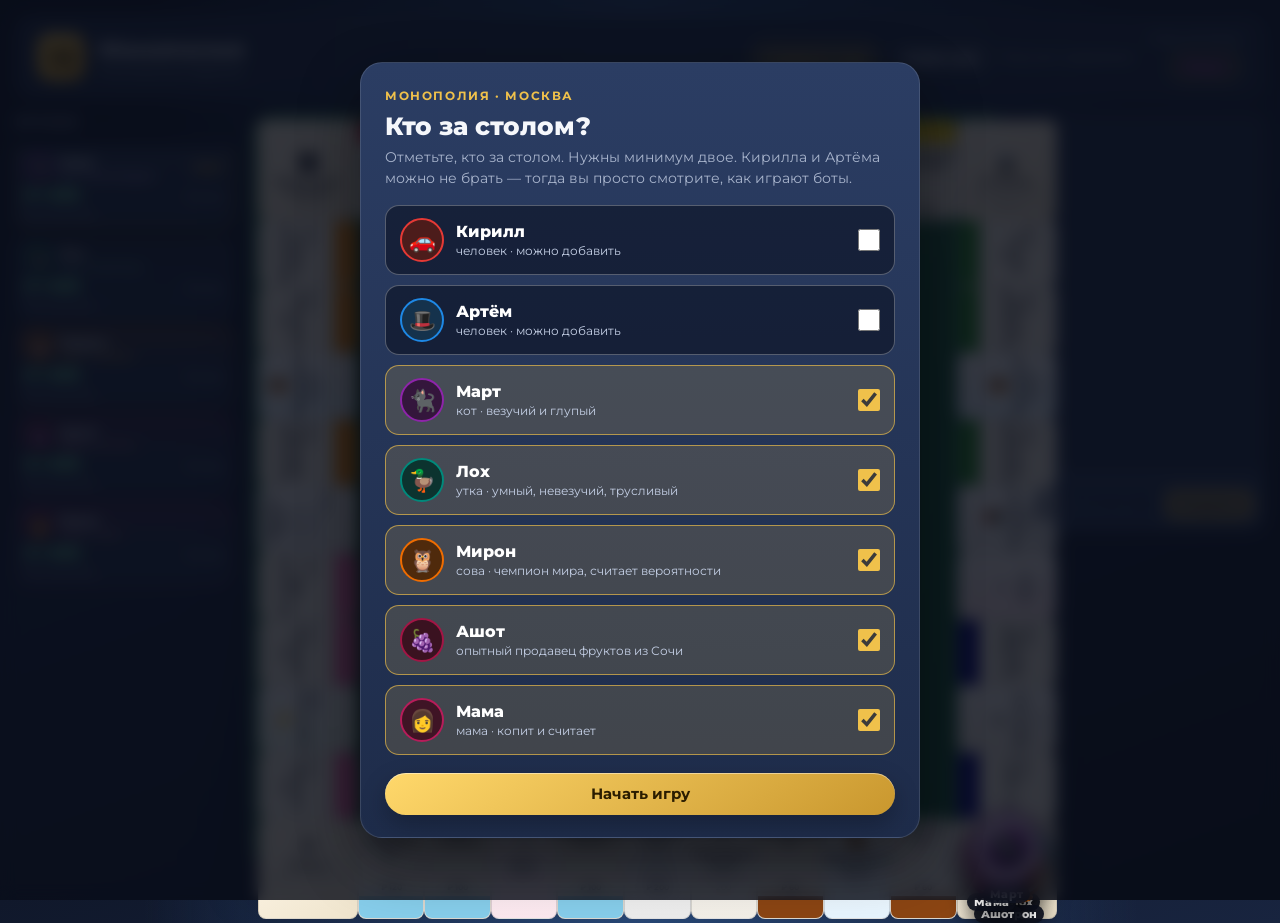
==== index.html @ ae053ad3 "Give Ashot Babek's accented lines and play the Mama phrases we agreed on. Co-authored-by: Cursor <cu" ====
<!DOCTYPE html>
<html lang="ru">
<head>
  <meta charset="UTF-8" />
  <meta name="viewport" content="width=device-width, initial-scale=1.0" />
  <title>Монополия — Москва</title>
  <link rel="preconnect" href="https://fonts.googleapis.com" />
  <link rel="preconnect" href="https://fonts.gstatic.com" crossorigin />
  <link href="https://fonts.googleapis.com/css2?family=Montserrat:wght@500;600;700;800&family=PT+Serif:wght@700&display=swap" rel="stylesheet" />
  <link rel="stylesheet" href="styles.css?v=mama" />
</head>
<body>
  <div class="app">
    <header class="header">
      <div class="header__brand">
        <span class="header__logo">М</span>
        <div>
          <h1>Монополия</h1>
          <p class="header__subtitle">Московское издание</p>
        </div>
      </div>
      <div class="header__save">
        <button class="btn-save" id="save-btn" type="button">Сохранить игру</button>
        <button class="btn-save btn-save--ghost" id="new-game-btn" type="button">Новая игра</button>
        <span class="header__save-status" id="save-status">Пока нет сохранения</span>
      </div>
      <div class="header__turn">
        <span class="header__turn-label">Ход игрока</span>
        <span class="header__turn-player" id="active-player-name">Кирилл</span>
      </div>
    </header>

    <main class="game-layout">
      <aside class="players-panel">
        <h2 class="panel-title">Игроки</h2>
        <div id="player-cards" class="player-cards"></div>
      </aside>

      <section class="board-section">
        <div class="board-wrapper">
          <div id="board" class="board"></div>
          <div id="tokens-layer" class="tokens-layer" aria-hidden="true"></div>
          <div class="board-center">
            <div class="board-center__logo">
              <span class="board-center__m">М</span>
              <span class="board-center__text">ОНОПОЛИЯ</span>
              <span class="board-center__city">Москва</span>
            </div>

            <div class="dice-stage">
              <div class="dice-area">
                <div class="die die--white" id="dice-1" aria-label="Кубик 1"></div>
                <div class="die die--red" id="dice-2" aria-label="Кубик 2"></div>
              </div>
              <div class="dice-readout" id="dice-readout">
                <span class="dice-readout__value" id="die-value-1">—</span>
                <span class="dice-readout__op">+</span>
                <span class="dice-readout__value" id="die-value-2">—</span>
                <span class="dice-readout__op">=</span>
                <span class="dice-readout__total" id="dice-total">—</span>
              </div>
            </div>

            <button class="btn-roll" id="roll-btn" type="button">
              <span class="btn-roll__icon">🎲</span>
              <span id="roll-btn-label">Бросить кубики</span>
            </button>

            <div class="turn-actions" id="turn-actions">
              <button class="btn-action" id="manage-btn" type="button">Дома и залог</button>
              <button class="btn-action" id="trade-btn" type="button">Торговля</button>
              <button class="btn-action btn-action--end" id="end-turn-btn" type="button" hidden>Закончить ход</button>
            </div>

            <p class="game-log" id="game-log">За столом Кирилл, Артём, Лох, Март и Мирон. Боты ходят сами и комментируют решения.</p>
            <div class="trade-feed" id="trade-feed" hidden></div>
            <div class="property-hover" id="property-preview" hidden></div>
            <div class="board-offer" id="board-offer" hidden></div>
          </div>
        </div>
      </section>

      <aside class="info-panel">
        <div class="commentary-panel">
          <div class="commentary-feed" id="commentary-feed" aria-live="polite"></div>
          <form class="commentary-compose" id="commentary-form">
            <div class="commentary-compose__who" id="commentary-speaker-row" hidden></div>
            <div class="commentary-compose__row">
              <input class="commentary-compose__input" id="commentary-input" type="text" maxlength="160" autocomplete="off" placeholder="Написать в чат…" disabled>
              <button class="commentary-compose__send" id="commentary-send" type="submit" disabled>Отправить</button>
            </div>
          </form>
        </div>

      </aside>
    </main>
  </div>

  <div class="modal-overlay" id="modal-overlay" hidden>
    <div class="modal" id="modal" role="dialog" aria-modal="true"></div>
  </div>

  <div class="lobby-overlay" id="lobby-overlay">
    <div class="lobby" role="dialog" aria-modal="true" aria-labelledby="lobby-title">
      <p class="lobby__kicker">Монополия · Москва</p>
      <h2 class="lobby__title" id="lobby-title">Кто за столом?</h2>
      <p class="lobby__lead">Отметьте, кто за столом. Нужны минимум двое. Кирилла и Артёма можно не брать — тогда вы просто смотрите, как играют боты.</p>
      <div class="lobby__seats" id="lobby-seats">
        <label class="lobby-seat">
          <span class="lobby-seat__token" style="--seat-color:#E53935">🚗</span>
          <span class="lobby-seat__body">
            <span class="lobby-seat__name">Кирилл</span>
            <span class="lobby-seat__blurb">человек · можно добавить</span>
          </span>
          <input type="checkbox" data-seat-key="human1">
        </label>
        <label class="lobby-seat">
          <span class="lobby-seat__token" style="--seat-color:#1E88E5">🎩</span>
          <span class="lobby-seat__body">
            <span class="lobby-seat__name">Артём</span>
            <span class="lobby-seat__blurb">человек · можно добавить</span>
          </span>
          <input type="checkbox" data-seat-key="human2">
        </label>
        <label class="lobby-seat">
          <span class="lobby-seat__token" style="--seat-color:#8E24AA">🐈‍⬛</span>
          <span class="lobby-seat__body">
            <span class="lobby-seat__name">Март</span>
            <span class="lobby-seat__blurb">кот · везучий и глупый</span>
          </span>
          <input type="checkbox" data-seat-key="mart" checked>
        </label>
        <label class="lobby-seat">
          <span class="lobby-seat__token" style="--seat-color:#00897B">🦆</span>
          <span class="lobby-seat__body">
            <span class="lobby-seat__name">Лох</span>
            <span class="lobby-seat__blurb">утка · умный, невезучий, трусливый</span>
          </span>
          <input type="checkbox" data-seat-key="lokh" checked>
        </label>
        <label class="lobby-seat">
          <span class="lobby-seat__token" style="--seat-color:#EF6C00">🦉</span>
          <span class="lobby-seat__body">
            <span class="lobby-seat__name">Мирон</span>
            <span class="lobby-seat__blurb">сова · чемпион мира, считает вероятности</span>
          </span>
          <input type="checkbox" data-seat-key="miron" checked>
        </label>
        <label class="lobby-seat">
          <span class="lobby-seat__token" style="--seat-color:#A31545">🍇</span>
          <span class="lobby-seat__body">
            <span class="lobby-seat__name">Ашот</span>
            <span class="lobby-seat__blurb">опытный продавец фруктов из Сочи</span>
          </span>
          <input type="checkbox" data-seat-key="ashot" checked>
        </label>
        <label class="lobby-seat">
          <span class="lobby-seat__token" style="--seat-color:#B71C5A">👩</span>
          <span class="lobby-seat__body">
            <span class="lobby-seat__name">Мама</span>
            <span class="lobby-seat__blurb">мама · копит и считает</span>
          </span>
          <input type="checkbox" data-seat-key="mama" checked>
        </label>
      </div>
      <p class="lobby__error" id="lobby-error" hidden>Нужно хотя бы двое игроков.</p>
      <div class="lobby__actions">
        <button class="btn-ghost" id="continue-btn" type="button" hidden>Продолжить</button>
        <button class="btn-roll" id="start-game-btn" type="button">Начать игру</button>
      </div>
    </div>
  </div>

  <script type="module" src="app.js?v=ashot-babek"></script>
</body>
</html>
---- styles.css ----
:root {
  --bg: #1a2744;
  --bg-panel: #243352;
  --bg-panel-light: #2d3f63;
  --felt: #1e6b45;
  --felt-dark: #145a38;
  --gold: #f0c14b;
  --gold-dark: #c9972e;
  --text: #f5f7fb;
  --text-muted: #a8b4cc;
  --border: rgba(255, 255, 255, 0.12);
  --shadow: 0 18px 50px rgba(0, 0, 0, 0.35);
  --cell-size: clamp(52px, 5.2vw, 72px);
  --corner-size: clamp(78px, 7.8vw, 108px);
  --board-gap: 0;
}

* {
  box-sizing: border-box;
  margin: 0;
  padding: 0;
}

body {
  min-height: 100vh;
  font-family: 'Montserrat', sans-serif;
  color: var(--text);
  background:
    radial-gradient(circle at top, #2a4a7a 0%, transparent 45%),
    linear-gradient(160deg, #10182b 0%, #1a2744 45%, #0f1728 100%);
}

.app {
  min-height: 100vh;
  padding: 16px;
}

.header {
  display: flex;
  align-items: center;
  justify-content: space-between;
  gap: 16px;
  margin-bottom: 16px;
  padding: 14px 20px;
  border: 1px solid var(--border);
  border-radius: 18px;
  background: rgba(36, 51, 82, 0.85);
  backdrop-filter: blur(8px);
}

.header__brand {
  display: flex;
  align-items: center;
  gap: 14px;
}

.header__logo {
  display: grid;
  place-items: center;
  width: 48px;
  height: 48px;
  border-radius: 14px;
  background: linear-gradient(145deg, var(--gold), var(--gold-dark));
  color: #2b1d00;
  font-family: 'PT Serif', serif;
  font-size: 1.8rem;
  font-weight: 700;
  box-shadow: inset 0 2px 0 rgba(255, 255, 255, 0.35);
}

.header h1 {
  font-size: 1.35rem;
  letter-spacing: 0.04em;
}

.header__subtitle {
  color: var(--text-muted);
  font-size: 0.82rem;
}

.header__save {
  display: flex;
  flex-wrap: wrap;
  align-items: center;
  justify-content: center;
  gap: 8px;
  margin-left: auto;
}

.btn-save {
  padding: 8px 14px;
  border: 1px solid rgba(240, 193, 75, 0.45);
  border-radius: 999px;
  background: rgba(240, 193, 75, 0.16);
  color: var(--gold);
  font-family: inherit;
  font-size: 0.78rem;
  font-weight: 700;
  cursor: pointer;
  transition: background 0.15s ease, transform 0.15s ease;
}

.btn-save:hover {
  background: rgba(240, 193, 75, 0.28);
  transform: translateY(-1px);
}

.btn-save--ghost {
  border-color: var(--border);
  background: rgba(255, 255, 255, 0.06);
  color: var(--text);
}

.btn-save--ghost:hover {
  background: rgba(255, 255, 255, 0.12);
}

.header__save-status {
  color: var(--text-muted);
  font-size: 0.72rem;
  min-width: 11em;
}

.header__miron {
  display: flex;
  flex-direction: column;
  align-items: flex-end;
  gap: 6px;
}

.header__miron-label {
  color: var(--text-muted);
  font-size: 0.72rem;
  text-transform: uppercase;
  letter-spacing: 0.08em;
}

.miron-toggle {
  display: inline-flex;
  padding: 3px;
  border-radius: 999px;
  border: 1px solid rgba(239, 108, 0, 0.4);
  background: rgba(239, 108, 0, 0.12);
}

.miron-toggle__btn {
  padding: 5px 12px;
  border: none;
  border-radius: 999px;
  background: transparent;
  color: #ffcc80;
  font-family: inherit;
  font-size: 0.72rem;
  font-weight: 700;
  cursor: pointer;
}

.miron-toggle__btn--on {
  background: #ef6c00;
  color: #fff8e8;
}

.miron-toggle--card {
  margin: 0 0 8px;
  width: 100%;
  justify-content: flex-start;
  align-items: center;
  gap: 4px;
}

.miron-toggle__caption {
  padding: 0 6px 0 4px;
  color: #ffcc80;
  font-size: 0.62rem;
  font-weight: 700;
  letter-spacing: 0.04em;
  text-transform: uppercase;
}

.header__turn {
  display: flex;
  flex-direction: column;
  align-items: flex-end;
  gap: 4px;
}

.header__turn-label {
  color: var(--text-muted);
  font-size: 0.75rem;
  text-transform: uppercase;
  letter-spacing: 0.08em;
}

.header__turn-player {
  padding: 6px 14px;
  border-radius: 999px;
  background: rgba(240, 193, 75, 0.15);
  border: 1px solid rgba(240, 193, 75, 0.35);
  color: var(--gold);
  font-weight: 700;
}

.game-layout {
  display: grid;
  grid-template-columns: 220px minmax(0, 1fr) 240px;
  gap: 16px;
  align-items: start;
}

.panel-title {
  margin-bottom: 10px;
  font-size: 0.78rem;
  text-transform: uppercase;
  letter-spacing: 0.1em;
  color: var(--text-muted);
}

.players-panel,
.info-panel {
  display: flex;
  flex-direction: column;
  gap: 8px;
}

.players-panel {
  max-height: calc(100vh - 108px);
  min-height: 0;
}

.player-cards {
  display: flex;
  flex-direction: column;
  gap: 6px;
  flex: 1;
  min-height: 0;
  overflow: auto;
  padding-right: 2px;
}

.player-card {
  padding: 7px 8px;
  border-radius: 12px;
  border: 1px solid var(--border);
  background: var(--bg-panel);
  transition: transform 0.2s ease, box-shadow 0.2s ease, border-color 0.2s ease;
}

.player-card--bot {
  background:
    linear-gradient(180deg, rgba(255, 255, 255, 0.04), transparent 42%),
    var(--bg-panel);
}

.player-card--active {
  border-color: rgba(240, 193, 75, 0.55);
  box-shadow: 0 0 0 1px rgba(240, 193, 75, 0.25), var(--shadow);
  transform: translateY(-2px);
}

.player-card__head {
  display: flex;
  align-items: center;
  justify-content: space-between;
  margin-bottom: 4px;
}

.player-card__identity {
  display: flex;
  align-items: center;
  gap: 6px;
  min-width: 0;
}

.player-card__token {
  display: grid;
  place-items: center;
  width: 28px;
  height: 28px;
  border-radius: 50%;
  font-size: 0.95rem;
  background: linear-gradient(145deg, #ffffff, #f0f0f0);
  box-shadow: 0 4px 12px rgba(0, 0, 0, 0.2);
  flex-shrink: 0;
}

.player-card__name {
  font-weight: 700;
  font-size: 0.82rem;
  min-width: 0;
}

.player-card__role {
  display: block;
  margin-top: 1px;
  color: var(--text-muted);
  font-size: 0.54rem;
  font-weight: 600;
  letter-spacing: 0.01em;
  white-space: nowrap;
  overflow: hidden;
  text-overflow: ellipsis;
}

.player-card--bot .player-card__role {
  color: #d7b8ff;
}

.player-card--lokh .player-card__role {
  color: #80cbc4;
}

.player-card--miron {
  background:
    linear-gradient(180deg, rgba(239, 108, 0, 0.16), transparent 46%),
    var(--bg-panel);
  border-color: rgba(239, 108, 0, 0.35);
}

.player-card--miron .player-card__role {
  color: #ffb74d;
}

.player-card--ashot {
  background:
    linear-gradient(180deg, rgba(163, 21, 69, 0.18), transparent 46%),
    var(--bg-panel);
  border-color: rgba(163, 21, 69, 0.4);
}

.player-card--ashot .player-card__role {
  color: #f48fb1;
}

.player-card--mama {
  background:
    linear-gradient(180deg, rgba(183, 28, 90, 0.18), transparent 46%),
    var(--bg-panel);
  border-color: rgba(183, 28, 90, 0.42);
}

.player-card--mama .player-card__role {
  color: #f48fb1;
}

.player-card__badge {
  font-size: 0.55rem;
  padding: 2px 6px;
  border-radius: 999px;
  background: rgba(240, 193, 75, 0.18);
  color: var(--gold);
  text-transform: uppercase;
  letter-spacing: 0.06em;
  flex-shrink: 0;
}

.player-card__meta {
  display: flex;
  align-items: baseline;
  justify-content: space-between;
  gap: 8px;
}

.player-card__money-value {
  font-size: 0.95rem;
  font-weight: 800;
  color: #7dffb2;
  flex-shrink: 0;
}

.player-card__position {
  color: var(--text-muted);
  font-size: 0.62rem;
  line-height: 1.3;
  text-align: right;
  overflow: hidden;
  text-overflow: ellipsis;
  white-space: nowrap;
}

.board-section {
  display: flex;
  justify-content: center;
}

.board-wrapper {
  position: relative;
  width: min(100%, calc(var(--corner-size) * 2 + var(--cell-size) * 9 + 12px));
  aspect-ratio: 1;
}

.board {
  position: absolute;
  inset: 0;
  display: grid;
  grid-template-columns: var(--corner-size) repeat(9, var(--cell-size)) var(--corner-size);
  grid-template-rows: var(--corner-size) repeat(9, var(--cell-size)) var(--corner-size);
  gap: var(--board-gap);
  padding: 6px;
  border-radius: 22px;
  background:
    linear-gradient(180deg, rgba(255, 255, 255, 0.08), transparent 20%),
    linear-gradient(145deg, var(--felt), var(--felt-dark));
  box-shadow: var(--shadow), inset 0 0 0 2px rgba(255, 255, 255, 0.08);
}

.board-center {
  position: absolute;
  inset: calc(var(--corner-size) + 8px);
  z-index: 4;
  display: flex;
  flex-direction: column;
  align-items: center;
  justify-content: center;
  gap: 10px;
  padding: 16px;
  overflow: auto;
  border-radius: 18px;
  background:
    radial-gradient(circle at center, rgba(255, 255, 255, 0.08), transparent 60%),
    rgba(15, 35, 24, 0.72);
  border: 1px solid rgba(255, 255, 255, 0.08);
  text-align: center;
}

.board-center__logo {
  display: flex;
  flex-direction: column;
  align-items: center;
  gap: 2px;
}

.board-center__m {
  font-family: 'PT Serif', serif;
  font-size: 2.4rem;
  line-height: 1;
  color: var(--gold);
  text-shadow: 0 3px 10px rgba(0, 0, 0, 0.35);
}

.board-center__text {
  font-weight: 800;
  letter-spacing: 0.35em;
  font-size: 0.95rem;
}

.board-center__city {
  color: var(--text-muted);
  font-size: 0.75rem;
  letter-spacing: 0.18em;
  text-transform: uppercase;
}

.tokens-layer {
  position: absolute;
  inset: 0;
  pointer-events: none;
  z-index: 8;
  overflow: visible;
}

.cell {
  position: relative;
  display: flex;
  flex-direction: column;
  background: #f8f4ea;
  color: #1f2430;
  border: 1px solid rgba(0, 0, 0, 0.12);
  border-radius: 8px;
  overflow: hidden;
  box-shadow: inset 0 1px 0 rgba(255, 255, 255, 0.65);
  transition: transform 0.15s ease, box-shadow 0.15s ease;
}

.cell:hover {
  z-index: 2;
  transform: scale(1.04);
  box-shadow: 0 8px 20px rgba(0, 0, 0, 0.25);
}

.cell--bottom {
  grid-row: 11;
  flex-direction: column-reverse;
}

.cell--top {
  grid-row: 1;
}

.cell--left {
  grid-column: 1;
  flex-direction: row-reverse;
}

.cell--right {
  grid-column: 11;
  flex-direction: row;
}

.cell--corner {
  background: linear-gradient(145deg, #fff8ea, #efe4cc);
}

.cell--corner .cell__body {
  flex: 1;
}

.cell__color-bar {
  flex-shrink: 0;
  background: var(--group-color, transparent);
}

.cell--bottom .cell__color-bar,
.cell--top .cell__color-bar {
  height: 22%;
  width: 100%;
}

.cell--left .cell__color-bar,
.cell--right .cell__color-bar {
  width: 22%;
  height: 100%;
}

.cell__body {
  display: flex;
  flex: 1;
  flex-direction: column;
  align-items: center;
  justify-content: center;
  gap: 2px;
  padding: 4px;
  text-align: center;
}

.cell--left .cell__body,
.cell--right .cell__body {
  writing-mode: vertical-rl;
  transform: rotate(180deg);
}

.cell__name {
  font-size: clamp(0.45rem, 0.9vw, 0.62rem);
  font-weight: 700;
  line-height: 1.15;
}

.cell__meta {
  font-size: clamp(0.38rem, 0.75vw, 0.52rem);
  color: #5a6478;
}

.cell__icon {
  font-size: clamp(0.85rem, 1.6vw, 1.15rem);
}

.cell__price {
  margin-top: auto;
  font-size: clamp(0.38rem, 0.72vw, 0.5rem);
  font-weight: 700;
  color: #334;
}

.cell--chance {
  background: linear-gradient(180deg, #fff, #fde8ef);
}

.cell--chest {
  background: linear-gradient(180deg, #fff, #e7f5ff);
}

.cell--tax {
  background: linear-gradient(180deg, #fff, #f3efe7);
}

.cell--railroad {
  background: linear-gradient(180deg, #fff, #ececec);
}

.cell--utility {
  background: linear-gradient(180deg, #fff, #eef8ee);
}

.token {
  position: absolute;
  display: flex;
  flex-direction: column;
  align-items: center;
  width: 64px;
  margin-left: -32px;
  margin-top: -46px;
  z-index: 10;
  filter: drop-shadow(0 10px 12px rgba(0, 0, 0, 0.5));
  transition: left 0.28s ease, top 0.28s ease;
}

.token--active {
  z-index: 12;
}

.token--moving .token__pawn {
  animation: token-hop 0.28s ease;
}

.token__pawn {
  position: relative;
  display: grid;
  place-items: center;
  width: 56px;
  height: 56px;
  border-radius: 50%;
  background:
    radial-gradient(circle at 35% 28%, rgba(255, 255, 255, 0.75), transparent 42%),
    linear-gradient(180deg, var(--token-color) 0%, color-mix(in srgb, var(--token-color) 68%, #111) 100%);
  border: 4px solid #fff;
  box-shadow:
    inset 0 -7px 12px rgba(0, 0, 0, 0.28),
    0 0 0 3px color-mix(in srgb, var(--token-color) 85%, #000);
}

.token--active .token__pawn {
  box-shadow:
    inset 0 -6px 10px rgba(0, 0, 0, 0.25),
    0 0 0 3px #fff,
    0 0 0 6px var(--token-color),
    0 0 22px color-mix(in srgb, var(--token-color) 80%, transparent);
}

.token__icon {
  font-size: 1.7rem;
  line-height: 1;
  filter: drop-shadow(0 1px 1px rgba(0, 0, 0, 0.35));
}

.token__base {
  width: 34px;
  height: 12px;
  margin-top: -5px;
  border-radius: 50%;
  background: color-mix(in srgb, var(--token-color) 85%, #000);
  box-shadow: 0 2px 0 rgba(255, 255, 255, 0.25) inset;
}

.token__label {
  margin-top: 2px;
  padding: 2px 7px;
  border-radius: 999px;
  background: rgba(15, 20, 32, 0.94);
  color: #fff;
  font-size: 0.68rem;
  font-weight: 800;
  letter-spacing: 0.02em;
  white-space: nowrap;
}

@keyframes token-hop {
  0%, 100% { transform: translateY(0) scale(1); }
  40% { transform: translateY(-16px) scale(1.12); }
}

.dice-stage {
  display: flex;
  flex-direction: column;
  align-items: center;
  gap: 10px;
}

.dice-area {
  display: flex;
  gap: 28px;
  align-items: center;
  justify-content: center;
  min-height: 110px;
  perspective: 900px;
}

.die {
  width: 84px;
  height: 84px;
  perspective: 900px;
  filter: drop-shadow(0 14px 12px rgba(0, 0, 0, 0.45));
}

.die-scene {
  width: 100%;
  height: 100%;
  transform-style: preserve-3d;
  transform: rotateX(-22deg) rotateY(18deg);
}

.die-cube {
  position: relative;
  width: 84px;
  height: 84px;
  transform-style: preserve-3d;
  transition: transform 1.15s cubic-bezier(0.17, 0.84, 0.32, 1.15);
}

.die-face {
  position: absolute;
  inset: 0;
  display: grid;
  grid-template-rows: repeat(3, 1fr);
  gap: 6px;
  padding: 13px;
  border-radius: 14px;
  backface-visibility: hidden;
  background: linear-gradient(145deg, #ffffff, #e7e9ee);
  border: 2px solid rgba(0, 0, 0, 0.12);
  box-shadow: inset 0 2px 0 rgba(255, 255, 255, 0.85);
}

.die--red .die-face {
  background: linear-gradient(145deg, #ff5d5d, #c62828);
  border-color: rgba(80, 0, 0, 0.25);
}

.die-face--1 { transform: rotateY(0deg) translateZ(42px); }
.die-face--2 { transform: rotateY(90deg) translateZ(42px); }
.die-face--3 { transform: rotateX(90deg) translateZ(42px); }
.die-face--4 { transform: rotateX(-90deg) translateZ(42px); }
.die-face--5 { transform: rotateY(-90deg) translateZ(42px); }
.die-face--6 { transform: rotateY(180deg) translateZ(42px); }

.dice-row {
  display: grid;
  grid-template-columns: repeat(3, 1fr);
  gap: 5px;
  align-items: center;
  justify-items: center;
}

.dice-dot {
  width: 14px;
  height: 14px;
  border-radius: 50%;
  visibility: hidden;
}

.dice-dot--on {
  visibility: visible;
  background: radial-gradient(circle at 35% 35%, #555, #111);
  box-shadow: inset 0 -1px 2px rgba(0, 0, 0, 0.45);
}

.die--red .dice-dot--on {
  background: radial-gradient(circle at 35% 35%, #fff, #f3f3f3);
  box-shadow: inset 0 -1px 2px rgba(0, 0, 0, 0.25);
}

.dice-readout {
  display: flex;
  align-items: center;
  justify-content: center;
  gap: 8px;
  min-width: 180px;
  padding: 6px 14px;
  border-radius: 999px;
  background: rgba(0, 0, 0, 0.35);
  border: 1px solid rgba(255, 255, 255, 0.12);
  font-weight: 800;
}

.dice-readout__value,
.dice-readout__total {
  min-width: 1.4em;
  text-align: center;
  font-size: 1.35rem;
  line-height: 1;
  color: #fff;
}

.dice-readout__total {
  color: var(--gold);
  font-size: 1.55rem;
}

.dice-readout__op {
  color: var(--text-muted);
  font-size: 1.05rem;
}

.dice-readout--pop .dice-readout__total {
  animation: readout-pop 0.45s ease;
}

@keyframes readout-pop {
  0% { transform: scale(0.6); opacity: 0.2; }
  60% { transform: scale(1.18); opacity: 1; }
  100% { transform: scale(1); }
}

.btn-roll {
  display: inline-flex;
  align-items: center;
  gap: 8px;
  padding: 12px 22px;
  border: none;
  border-radius: 999px;
  cursor: pointer;
  font-family: inherit;
  font-size: 0.92rem;
  font-weight: 700;
  color: #2b1d00;
  background: linear-gradient(145deg, #ffd86b, var(--gold-dark));
  box-shadow: 0 10px 24px rgba(0, 0, 0, 0.25), inset 0 1px 0 rgba(255, 255, 255, 0.45);
  transition: transform 0.15s ease, filter 0.15s ease;
}

.btn-roll:hover:not(:disabled) {
  transform: translateY(-1px);
  filter: brightness(1.03);
}

.btn-roll:disabled {
  opacity: 0.55;
  cursor: not-allowed;
}

.game-log {
  max-width: 320px;
  color: var(--text-muted);
  font-size: 0.78rem;
  line-height: 1.45;
}

.game-log div + div {
  margin-top: 4px;
}

.bank-card {
  padding: 16px;
  border-radius: 16px;
  border: 1px solid var(--border);
  background: var(--bg-panel);
  text-align: center;
}

.bank-card__icon {
  font-size: 1.6rem;
  margin-bottom: 8px;
}

.bank-card__amount {
  font-size: 1.5rem;
  font-weight: 800;
  color: var(--gold);
}

.bank-card__note {
  margin-top: 8px;
  color: var(--text-muted);
  font-size: 0.72rem;
  line-height: 1.4;
}

.property-hover {
  position: absolute;
  left: 50%;
  top: 52%;
  transform: translate(-50%, -50%);
  z-index: 12;
  width: min(340px, 88%);
  max-height: min(78%, 420px);
  overflow: auto;
  padding: 14px 16px;
  border-radius: 16px;
  border: 1px solid rgba(240, 193, 75, 0.5);
  background: rgba(10, 16, 30, 0.94);
  box-shadow: 0 18px 44px rgba(0, 0, 0, 0.5);
  text-align: left;
  pointer-events: none;
}

.property-hover[hidden] {
  display: none;
}

.trade-feed {
  position: absolute;
  left: 8px;
  right: 8px;
  top: 8px;
  z-index: 13;
  display: flex;
  flex-direction: column;
  gap: 6px;
  max-height: 42%;
  overflow: auto;
  pointer-events: none;
}

.trade-feed[hidden] {
  display: none;
}

.trade-feed__item {
  padding: 8px 10px;
  border-radius: 12px;
  border: 1px solid rgba(255, 255, 255, 0.12);
  background: rgba(10, 16, 30, 0.9);
  box-shadow: 0 10px 24px rgba(0, 0, 0, 0.35);
  text-align: left;
}

.trade-feed__head {
  font-size: 0.72rem;
  font-weight: 800;
  margin-bottom: 4px;
}

.trade-feed__body {
  color: var(--text-muted);
  font-size: 0.68rem;
  line-height: 1.35;
}

.trade-feed__verdict {
  margin-top: 5px;
  font-size: 0.72rem;
  font-weight: 800;
  letter-spacing: 0.04em;
}

.trade-feed__item--pending .trade-feed__verdict {
  color: var(--gold);
}

.trade-feed__item--yes {
  border-color: rgba(125, 255, 178, 0.35);
}

.trade-feed__item--yes .trade-feed__verdict {
  color: #7dffb2;
}

.trade-feed__item--no {
  border-color: rgba(229, 57, 53, 0.35);
}

.trade-feed__item--no .trade-feed__verdict {
  color: #ffcdd2;
}

.board-offer {
  position: absolute;
  left: 50%;
  top: 50%;
  transform: translate(-50%, -50%);
  z-index: 14;
  width: min(360px, 92%);
  max-height: 88%;
  overflow: auto;
  border-radius: 18px;
  border: 1px solid rgba(240, 193, 75, 0.5);
  background: linear-gradient(180deg, #2b3d63 0%, #1e2c4a 100%);
  box-shadow: 0 18px 44px rgba(0, 0, 0, 0.5);
  text-align: left;
}

.board-offer[hidden] {
  display: none;
}

.board-offer .modal-card {
  padding: 16px;
  gap: 12px;
}

.board-offer .modal-card__title {
  font-size: 1.05rem;
}

.property-card {
  display: flex;
  flex-direction: column;
  gap: 8px;
}

.property-card__stripe {
  display: flex;
  align-items: center;
  justify-content: center;
  min-height: 32px;
  padding: 6px 10px;
  border-radius: 10px;
  background: var(--group-color, #888);
  box-shadow: inset 0 0 0 1px rgba(0, 0, 0, 0.18);
}

.property-card__header {
  padding-bottom: 8px;
  border-bottom: 1px solid rgba(255, 255, 255, 0.08);
}

.property-card__title {
  font-size: 1rem;
  font-weight: 800;
}

.property-card__group {
  color: var(--text-muted);
  font-size: 0.75rem;
}

.property-card__row {
  display: flex;
  justify-content: space-between;
  font-size: 0.82rem;
}

.property-card__row span:last-child {
  font-weight: 700;
}

.property-card__row--current {
  color: var(--gold);
}

.money-stack {
  display: flex;
  flex-direction: column;
  gap: 6px;
}

.bill {
  display: flex;
  align-items: center;
  justify-content: center;
  height: 34px;
  border-radius: 8px;
  font-weight: 800;
  font-size: 0.85rem;
  border: 1px solid rgba(0, 0, 0, 0.12);
  box-shadow: 0 4px 10px rgba(0, 0, 0, 0.18);
  transform: rotate(-1deg);
}

.bill span {
  opacity: 0.85;
}

.bill--500 { background: linear-gradient(90deg, #ffd6d6, #ffb3b3); color: #7a1010; }
.bill--100 { background: linear-gradient(90deg, #d9ecff, #b8dcff); color: #0f3d73; }
.bill--50 { background: linear-gradient(90deg, #dff8df, #c6efc6); color: #1d5a1d; }
.bill--20 { background: linear-gradient(90deg, #fff1cc, #ffe29a); color: #7a5a00; }
.bill--10 { background: linear-gradient(90deg, #f3e5ff, #e2ccff); color: #4f2785; }
.bill--5 { background: linear-gradient(90deg, #ffe3f0, #ffcce3); color: #7a2450; }
.bill--1 { background: linear-gradient(90deg, #f5f5f5, #e8e8e8); color: #444; }

@media (max-width: 1200px) {
  .game-layout {
    grid-template-columns: 1fr;
  }

  .players-panel,
  .info-panel {
    order: 2;
  }

  .board-section {
    order: 1;
  }

  .player-cards {
    flex-direction: row;
    flex-wrap: wrap;
  }

  .player-card {
    flex: 1 1 220px;
  }
}

.bank-card__supply {
  display: flex;
  justify-content: center;
  gap: 16px;
  margin-top: 10px;
  color: var(--text);
  font-size: 0.85rem;
}

.player-card__flags {
  display: flex;
  flex-wrap: wrap;
  gap: 4px;
  margin-bottom: 4px;
}

.player-card__flag {
  font-size: 0.65rem;
  padding: 3px 8px;
  border-radius: 999px;
  text-transform: uppercase;
  letter-spacing: 0.04em;
  font-weight: 700;
}

.player-card__flag--jail {
  background: rgba(229, 57, 53, 0.2);
  color: #ff8a80;
}

.player-card__flag--card {
  background: rgba(255, 255, 255, 0.08);
  color: var(--gold);
}

.player-card__props {
  display: flex;
  flex-wrap: wrap;
  gap: 3px;
  margin-top: 5px;
}

.prop-chip {
  display: inline-flex;
  align-items: center;
  gap: 4px;
  max-width: 100%;
  padding: 2px 7px;
  border-radius: 999px;
  background: rgba(255, 255, 255, 0.06);
  border: 1px solid rgba(255, 255, 255, 0.1);
  font-size: 0.62rem;
  font-weight: 600;
  color: var(--text-muted);
}

.prop-chip i {
  width: 8px;
  height: 8px;
  border-radius: 2px;
  background: var(--g, #888);
  flex-shrink: 0;
}

.prop-chip__houses {
  display: inline-flex;
  align-items: center;
  gap: 2px;
  margin-left: 2px;
}

.prop-chip__houses .house-marker {
  width: 6px;
  height: 6px;
}

.prop-chip__houses .hotel-marker {
  width: 9px;
  height: 7px;
}

.prop-chip--mortgaged {
  opacity: 0.55;
  text-decoration: line-through;
}

.player-card__none {
  margin: 0;
  color: var(--text-muted);
  font-size: 0.6rem;
}

.cell__color-bar {
  position: relative;
}

.cell__buildings {
  position: absolute;
  inset: 0;
  display: flex;
  align-items: center;
  justify-content: center;
  gap: 2px;
  pointer-events: none;
  z-index: 2;
}

.cell--left .cell__buildings,
.cell--right .cell__buildings {
  flex-direction: column;
}

.house-marker,
.hotel-marker {
  display: inline-block;
  flex-shrink: 0;
  box-sizing: border-box;
}

.house-marker {
  width: 8px;
  height: 8px;
  background: linear-gradient(180deg, #43a047 0 38%, #f3ead4 38%);
  clip-path: polygon(50% 0, 100% 36%, 100% 100%, 0 100%, 0 36%);
  filter: drop-shadow(0 0 0.7px #fff) drop-shadow(0 1px 1px rgba(0, 0, 0, 0.5));
}

.house-marker--empty {
  opacity: 0.32;
  filter: drop-shadow(0 0 0.5px rgba(0, 0, 0, 0.35));
}

.hotel-marker {
  width: 12px;
  height: 9px;
  background: linear-gradient(180deg, #b71c1c 0 30%, #ef5350 30%);
  clip-path: polygon(50% 0, 100% 28%, 100% 100%, 0 100%, 0 28%);
  filter: drop-shadow(0 0 0.7px #fff) drop-shadow(0 1px 1px rgba(0, 0, 0, 0.5));
}

.cell__owner {
  position: absolute;
  width: 10px;
  height: 10px;
  border-radius: 50%;
  border: 1.5px solid #fff;
  box-shadow: 0 1px 3px rgba(0, 0, 0, 0.4);
  z-index: 3;
}

.cell--bottom .cell__owner,
.cell--top .cell__owner {
  right: 3px;
  bottom: 3px;
}

.cell--left .cell__owner {
  top: 3px;
  left: 3px;
}

.cell--right .cell__owner {
  top: 3px;
  right: 3px;
}

.cell--mortgaged {
  filter: grayscale(0.55);
}

.cell--mortgaged::after {
  content: 'ЗАЛОГ';
  position: absolute;
  inset: 0;
  display: grid;
  place-items: center;
  font-size: 0.48rem;
  font-weight: 800;
  letter-spacing: 0.08em;
  color: #7a1010;
  background: rgba(255, 255, 255, 0.35);
  pointer-events: none;
  z-index: 2;
}

.turn-actions {
  display: flex;
  flex-wrap: wrap;
  justify-content: center;
  gap: 8px;
}

.btn-action {
  padding: 8px 14px;
  border: 1px solid rgba(255, 255, 255, 0.16);
  border-radius: 999px;
  background: rgba(255, 255, 255, 0.08);
  color: var(--text);
  font-family: inherit;
  font-size: 0.78rem;
  font-weight: 700;
  cursor: pointer;
  transition: background 0.15s ease, transform 0.15s ease;
}

.btn-action:hover:not(:disabled) {
  background: rgba(255, 255, 255, 0.16);
  transform: translateY(-1px);
}

.btn-action:disabled {
  opacity: 0.45;
  cursor: not-allowed;
}

.btn-action--end {
  background: linear-gradient(145deg, #ffd86b, var(--gold-dark));
  color: #2b1d00;
  border: none;
}

.modal-overlay {
  position: fixed;
  inset: 0;
  z-index: 50;
  display: grid;
  place-items: center;
  padding: 20px;
  background: rgba(8, 12, 22, 0.72);
  backdrop-filter: blur(6px);
}

.modal-overlay[hidden] {
  display: none;
}

.modal {
  width: min(520px, 100%);
  max-height: min(86vh, 760px);
  overflow: auto;
  border-radius: 20px;
  border: 1px solid var(--border);
  background: linear-gradient(180deg, #2b3d63 0%, #1e2c4a 100%);
  box-shadow: 0 24px 60px rgba(0, 0, 0, 0.45);
}

.modal--wide {
  width: min(760px, 100%);
}

.modal-card {
  padding: 22px;
  display: flex;
  flex-direction: column;
  gap: 14px;
}

.modal-card__kicker {
  font-size: 0.72rem;
  letter-spacing: 0.12em;
  text-transform: uppercase;
  color: var(--gold);
  font-weight: 700;
}

.modal-card__title {
  font-size: 1.25rem;
  font-weight: 800;
  line-height: 1.25;
}

.modal-card__text {
  color: var(--text-muted);
  font-size: 0.92rem;
  line-height: 1.5;
}

.modal-card__banner {
  padding: 10px 12px;
  border-radius: 12px;
  background: rgba(240, 193, 75, 0.12);
  border: 1px solid rgba(240, 193, 75, 0.28);
  color: var(--gold);
  font-size: 0.82rem;
  line-height: 1.4;
}

.modal-card__banner--danger {
  background: rgba(229, 57, 53, 0.16);
  border-color: rgba(229, 57, 53, 0.35);
  color: #ffcdd2;
}

.modal-actions {
  display: flex;
  flex-wrap: wrap;
  gap: 8px;
}

.modal-actions .btn-roll,
.modal-actions .btn-action {
  flex: 1 1 140px;
  justify-content: center;
}

.btn-ghost {
  padding: 10px 16px;
  border-radius: 999px;
  border: 1px solid rgba(255, 255, 255, 0.16);
  background: transparent;
  color: var(--text);
  font-family: inherit;
  font-size: 0.85rem;
  font-weight: 700;
  cursor: pointer;
}

.btn-danger {
  padding: 10px 16px;
  border-radius: 999px;
  border: none;
  background: linear-gradient(145deg, #ef5350, #c62828);
  color: #fff;
  font-family: inherit;
  font-size: 0.85rem;
  font-weight: 700;
  cursor: pointer;
}

.sheet-card {
  padding: 22px;
  border-radius: 20px;
  min-height: 240px;
  display: flex;
  flex-direction: column;
  gap: 14px;
}

.sheet-card--chance {
  background:
    linear-gradient(180deg, rgba(255, 255, 255, 0.08), transparent 40%),
    linear-gradient(145deg, #9c2b4a, #6d1a32);
}

.sheet-card--chest {
  background:
    linear-gradient(180deg, rgba(255, 255, 255, 0.08), transparent 40%),
    linear-gradient(145deg, #1e5a8a, #12395a);
}

.sheet-card__label {
  font-size: 0.78rem;
  letter-spacing: 0.16em;
  text-transform: uppercase;
  font-weight: 800;
  color: var(--gold);
}

.sheet-card__icon {
  font-size: 2rem;
}

.sheet-card__text {
  font-size: 1.05rem;
  font-weight: 600;
  line-height: 1.45;
}

.manage-list {
  display: flex;
  flex-direction: column;
  gap: 10px;
}

.manage-group {
  padding: 12px;
  border-radius: 14px;
  border: 1px solid var(--border);
  background: rgba(0, 0, 0, 0.18);
}

.manage-group__head {
  display: flex;
  align-items: center;
  justify-content: space-between;
  gap: 8px;
  margin-bottom: 8px;
  font-size: 0.78rem;
  font-weight: 700;
}

.manage-group__swatch {
  width: 16px;
  height: 10px;
  border-radius: 3px;
  display: inline-block;
  margin-right: 6px;
  vertical-align: middle;
}

.manage-row {
  display: flex;
  flex-wrap: wrap;
  align-items: center;
  gap: 8px;
  padding: 8px 0;
  border-top: 1px solid rgba(255, 255, 255, 0.06);
}

.manage-row__name {
  flex: 1 1 140px;
  font-size: 0.82rem;
  font-weight: 700;
}

.manage-row__houses {
  display: flex;
  align-items: center;
  gap: 3px;
  margin-top: 4px;
}

.manage-row__houses .house-marker {
  width: 10px;
  height: 10px;
}

.manage-row__houses .hotel-marker {
  width: 14px;
  height: 11px;
}

.manage-row__meta {
  color: var(--text-muted);
  font-size: 0.72rem;
}

.manage-row__actions {
  display: flex;
  flex-wrap: wrap;
  gap: 6px;
}

.mini-btn {
  padding: 5px 9px;
  border-radius: 8px;
  border: 1px solid rgba(255, 255, 255, 0.14);
  background: rgba(255, 255, 255, 0.08);
  color: var(--text);
  font-family: inherit;
  font-size: 0.7rem;
  font-weight: 700;
  cursor: pointer;
}

.mini-btn:disabled {
  opacity: 0.35;
  cursor: not-allowed;
}

.mini-btn--gold {
  background: rgba(240, 193, 75, 0.18);
  border-color: rgba(240, 193, 75, 0.35);
  color: var(--gold);
}

.trade-partners {
  display: flex;
  flex-wrap: wrap;
  gap: 6px;
}

.trade-partner {
  padding: 6px 10px;
  border-radius: 999px;
  border: 1px solid var(--border);
  background: transparent;
  color: var(--text-muted);
  font: inherit;
  font-size: 0.75rem;
  font-weight: 700;
  cursor: pointer;
}

.trade-partner.is-active {
  border-color: var(--seat-color, var(--gold));
  color: var(--text);
  background: color-mix(in srgb, var(--seat-color, var(--gold)) 18%, transparent);
}

.trade-grid {
  display: grid;
  grid-template-columns: 1fr 1fr;
  gap: 12px;
}

.trade-col {
  display: flex;
  flex-direction: column;
  gap: 8px;
  min-width: 0;
  padding: 10px;
  border-radius: 14px;
  border: 1px solid var(--border);
  background: rgba(0, 0, 0, 0.12);
}

.trade-col__title {
  font-size: 0.72rem;
  font-weight: 800;
  letter-spacing: 0.06em;
  text-transform: uppercase;
  color: var(--text-muted);
}

.trade-list {
  display: flex;
  flex-direction: column;
  gap: 6px;
  max-height: 220px;
  overflow: auto;
}

.trade-item {
  display: grid;
  grid-template-columns: auto auto minmax(0, 1fr) auto;
  align-items: center;
  gap: 8px;
  padding: 6px 8px;
  border-radius: 10px;
  background: rgba(255, 255, 255, 0.04);
  font-size: 0.75rem;
  cursor: pointer;
}

.trade-item.is-locked {
  opacity: 0.45;
  cursor: not-allowed;
}

.trade-item__swatch {
  width: 10px;
  height: 10px;
  border-radius: 3px;
}

.trade-item__name {
  overflow: hidden;
  text-overflow: ellipsis;
  white-space: nowrap;
}

.trade-item__price {
  color: var(--text-muted);
  font-size: 0.68rem;
}

.trade-field {
  display: flex;
  flex-direction: column;
  gap: 4px;
  color: var(--text-muted);
  font-size: 0.68rem;
  font-weight: 700;
}

.trade-field input {
  width: 100%;
  padding: 8px 10px;
  border-radius: 10px;
  border: 1px solid var(--border);
  background: var(--bg-panel);
  color: var(--text);
  font: inherit;
  font-size: 0.9rem;
  font-weight: 800;
}

.trade-empty {
  color: var(--text-muted);
  font-size: 0.75rem;
  line-height: 1.4;
}

.trade-error {
  min-height: 1.2em;
  color: #ff8a80;
  font-size: 0.78rem;
}

.trade-review {
  display: flex;
  flex-direction: column;
  gap: 8px;
}

.trade-review__side {
  padding: 10px 12px;
  border-radius: 12px;
  border: 1px solid var(--border);
  background: rgba(0, 0, 0, 0.12);
  font-size: 0.82rem;
  line-height: 1.45;
}

.trade-review__verdict {
  padding: 10px 12px;
  border-radius: 12px;
  text-align: center;
  font-size: 1rem;
  font-weight: 800;
  letter-spacing: 0.04em;
}

.trade-review__verdict--yes {
  background: rgba(125, 255, 178, 0.16);
  color: #7dffb2;
}

.trade-review__verdict--no {
  background: rgba(229, 57, 53, 0.16);
  color: #ffcdd2;
}

@media (max-width: 640px) {
  .trade-grid {
    grid-template-columns: 1fr;
  }
}

.property-card__houses {
  display: flex;
  align-items: center;
  justify-content: center;
  gap: 5px;
}

.property-card__houses .house-marker {
  width: 14px;
  height: 14px;
}

.property-card__houses .hotel-marker {
  width: 20px;
  height: 16px;
}

.auction-bid {
  font-size: 1.6rem;
  font-weight: 800;
  color: var(--gold);
  text-align: center;
}

.auction-form {
  display: flex;
  flex-direction: column;
  gap: 8px;
}

.auction-bid-field {
  display: flex;
  flex-direction: column;
  gap: 6px;
  color: var(--text-muted);
  font-size: 0.72rem;
  font-weight: 700;
  letter-spacing: 0.06em;
  text-transform: uppercase;
}

.auction-bid-field input {
  width: 100%;
  padding: 10px 12px;
  border-radius: 12px;
  border: 1px solid var(--border);
  background: var(--bg-panel);
  color: var(--text);
  font: inherit;
  font-size: 1.15rem;
  font-weight: 800;
}

.auction-bid-field input:focus {
  outline: 2px solid rgba(240, 193, 75, 0.35);
  outline-offset: 1px;
}

.auction-bid-hint {
  color: var(--text-muted);
  font-size: 0.75rem;
}

.auction-bid-error {
  min-height: 1.2em;
  color: #ff8a80;
  font-size: 0.78rem;
}

.game-log {
  max-width: 320px;
  max-height: 8.4em;
  overflow: auto;
}

.commentary-panel {
  display: flex;
  flex-direction: column;
  flex: 1 1 auto;
  min-height: 416px;
  max-height: min(88vh, 832px);
}

.commentary-feed {
  display: flex;
  flex-direction: column;
  flex: 1 1 auto;
  gap: 8px;
  min-height: 0;
  overflow: auto;
  padding: 10px 12px;
  border-radius: 14px 14px 0 0;
  border: 1px solid var(--border);
  border-bottom: none;
  background: var(--bg-panel);
}

.commentary-compose {
  display: flex;
  flex-direction: column;
  gap: 6px;
  padding: 8px;
  border: 1px solid var(--border);
  border-radius: 0 0 14px 14px;
  background: var(--bg-panel-light);
}

.commentary-compose__who {
  display: flex;
  flex-wrap: wrap;
  gap: 6px;
}

.commentary-speaker {
  padding: 3px 8px;
  border-radius: 999px;
  border: 1px solid var(--border);
  background: transparent;
  color: var(--text-muted);
  font: inherit;
  font-size: 0.68rem;
  font-weight: 700;
  cursor: pointer;
}

.commentary-speaker.is-active {
  border-color: var(--seat-color, var(--gold));
  color: var(--text);
  background: color-mix(in srgb, var(--seat-color, var(--gold)) 18%, transparent);
}

.commentary-compose__row {
  display: flex;
  gap: 6px;
}

.commentary-compose__input {
  flex: 1 1 auto;
  min-width: 0;
  padding: 8px 10px;
  border-radius: 10px;
  border: 1px solid var(--border);
  background: var(--bg-panel);
  color: var(--text);
  font: inherit;
  font-size: 0.78rem;
}

.commentary-compose__input:focus {
  outline: 2px solid rgba(240, 193, 75, 0.35);
  outline-offset: 1px;
}

.commentary-compose__input:disabled,
.commentary-compose__send:disabled {
  opacity: 0.45;
}

.commentary-compose__send {
  flex: 0 0 auto;
  padding: 8px 10px;
  border: none;
  border-radius: 10px;
  background: var(--gold);
  color: #2b1d00;
  font: inherit;
  font-size: 0.72rem;
  font-weight: 800;
  cursor: pointer;
}

.commentary-feed__empty {
  color: var(--text-muted);
  font-size: 0.75rem;
  line-height: 1.45;
}

.commentary-line {
  padding-left: 8px;
  border-left: 3px solid var(--line-color, rgba(255, 255, 255, 0.2));
}

.commentary-line--mart {
  --line-color: #8E24AA;
}

.commentary-line--lokh {
  --line-color: #00897B;
}

.commentary-line--miron {
  --line-color: #EF6C00;
}

.commentary-line--ashot {
  --line-color: #A31545;
}

.commentary-line__name {
  font-size: 0.72rem;
  font-weight: 800;
}

.commentary-line__text {
  color: #e8eef8;
  font-size: 0.78rem;
  line-height: 1.4;
}

.lobby-overlay {
  position: fixed;
  inset: 0;
  z-index: 80;
  display: grid;
  place-items: center;
  padding: 20px;
  background: rgba(8, 12, 22, 0.82);
  backdrop-filter: blur(8px);
}

.lobby-overlay[hidden] {
  display: none;
}

.lobby {
  width: min(560px, 100%);
  max-height: min(90vh, 820px);
  overflow: auto;
  padding: 26px 24px 22px;
  border-radius: 22px;
  border: 1px solid var(--border);
  background: linear-gradient(180deg, #2b3d63 0%, #1e2c4a 100%);
  box-shadow: 0 24px 60px rgba(0, 0, 0, 0.45);
}

.lobby__kicker {
  font-size: 0.72rem;
  letter-spacing: 0.14em;
  text-transform: uppercase;
  color: var(--gold);
  font-weight: 700;
}

.lobby__title {
  margin: 8px 0 6px;
  font-size: 1.55rem;
  font-weight: 800;
}

.lobby__lead {
  color: var(--text-muted);
  font-size: 0.9rem;
  line-height: 1.45;
  margin-bottom: 16px;
}

.lobby__seats {
  display: flex;
  flex-direction: column;
  gap: 10px;
  margin: 4px 0 6px;
  min-height: 0;
  overflow: visible;
}

.lobby-seat {
  display: flex;
  align-items: center;
  gap: 12px;
  padding: 12px 14px;
  border-radius: 14px;
  border: 1px solid rgba(255, 255, 255, 0.28);
  background: rgba(8, 14, 28, 0.55);
  color: #f5f7fb;
  cursor: pointer;
}

.lobby-seat:has(input:checked) {
  border-color: rgba(240, 193, 75, 0.65);
  background: rgba(240, 193, 75, 0.16);
}

.lobby-seat:has(input:disabled) {
  cursor: default;
}

.lobby-seat__token {
  display: grid;
  place-items: center;
  width: 44px;
  height: 44px;
  border-radius: 50%;
  font-size: 1.35rem;
  border: 2px solid var(--seat-color, #fff);
  background: color-mix(in srgb, var(--seat-color) 28%, #111);
  flex-shrink: 0;
}

.lobby-seat__body {
  flex: 1;
  min-width: 0;
}

.lobby-seat__name {
  display: flex;
  align-items: center;
  gap: 8px;
  color: #ffffff;
  font-weight: 800;
  font-size: 1rem;
}

.lobby-seat__you {
  padding: 2px 7px;
  border-radius: 999px;
  background: rgba(240, 193, 75, 0.22);
  color: #f0c14b;
  font-size: 0.62rem;
  font-weight: 800;
  letter-spacing: 0.04em;
  text-transform: uppercase;
}

.lobby-seat__blurb {
  display: block;
  color: #c5d0e6;
  font-size: 0.75rem;
  margin-top: 2px;
}

.lobby-seat input {
  width: 22px;
  height: 22px;
  accent-color: var(--gold);
  flex-shrink: 0;
}

.lobby__error {
  margin-top: 10px;
  color: #ffcdd2;
  font-size: 0.82rem;
}

.lobby__actions {
  display: flex;
  flex-wrap: wrap;
  gap: 8px;
  margin-top: 18px;
}

.lobby__actions .btn-roll,
.lobby__actions .btn-ghost {
  flex: 1 1 160px;
  justify-content: center;
}

@media (max-width: 720px) {
  :root {
    --cell-size: clamp(42px, 11vw, 56px);
    --corner-size: clamp(62px, 16vw, 82px);
  }

  .header {
    flex-direction: column;
    align-items: flex-start;
  }

  .header__save,
  .header__turn {
    align-items: flex-start;
    margin-left: 0;
  }
}
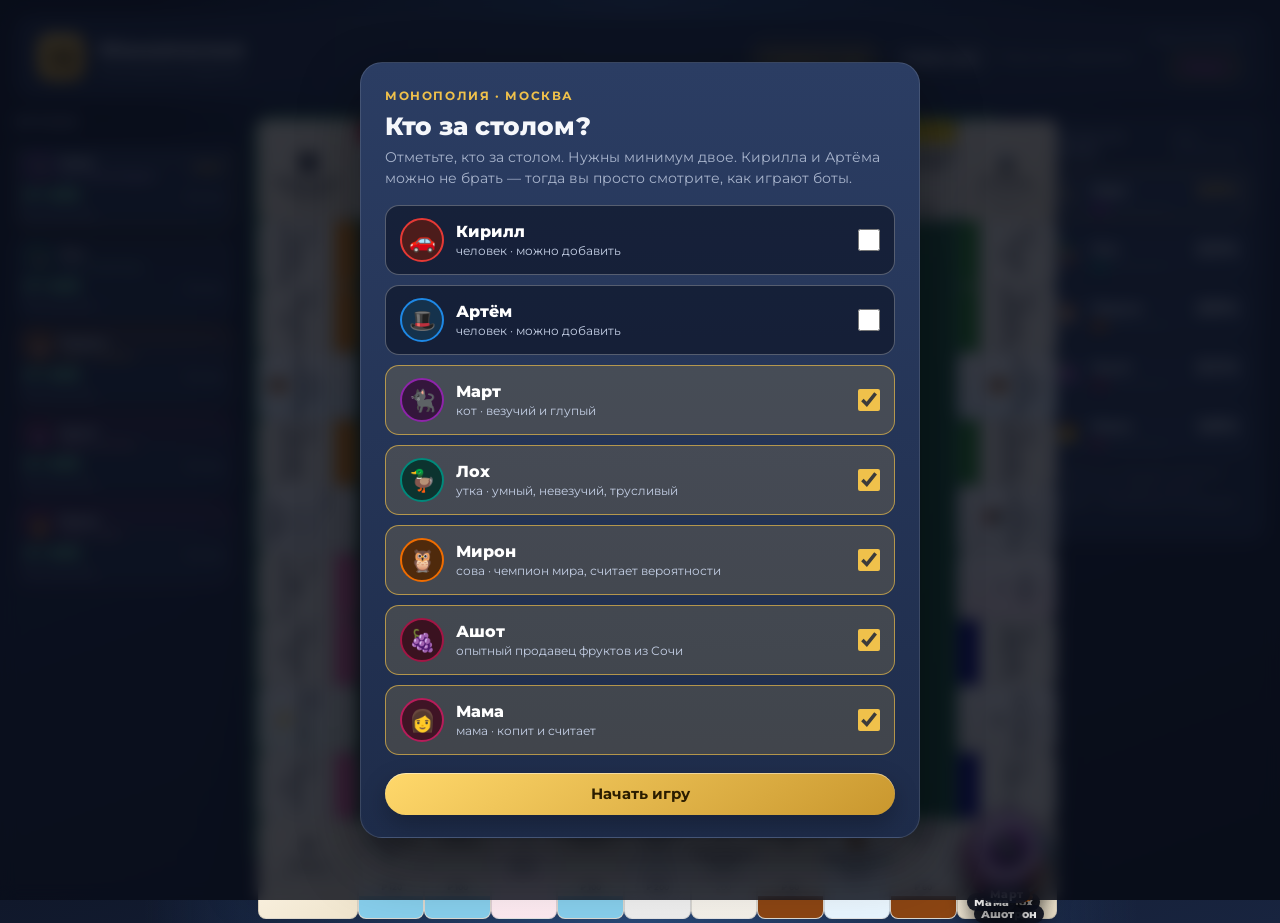
==== commit 3cdf5af5: "One trade offer per turn, win-odds board instead of chat, meme lines for Mart and Lokh. - Every play" ====
--- a/index.html
+++ b/index.html
@@ -7,7 +7,7 @@
   <link rel="preconnect" href="https://fonts.googleapis.com" />
   <link rel="preconnect" href="https://fonts.gstatic.com" crossorigin />
   <link href="https://fonts.googleapis.com/css2?family=Montserrat:wght@500;600;700;800&family=PT+Serif:wght@700&display=swap" rel="stylesheet" />
-  <link rel="stylesheet" href="styles.css?v=mama" />
+  <link rel="stylesheet" href="styles.css?v=odds" />
 </head>
 <body>
   <div class="app">
@@ -81,7 +81,15 @@
       </section>
 
       <aside class="info-panel">
-        <div class="commentary-panel">
+        <section class="odds-panel" aria-live="polite">
+          <div class="odds-panel__head">
+            <h2 class="panel-title">Шансы на победу</h2>
+            <span class="odds-panel__note">1000 симуляций</span>
+          </div>
+          <div class="odds-list" id="odds-list"></div>
+          <p class="odds-panel__foot">Считается из текущей позиции: деньги, улицы, дома, залоги. Стрелка — изменение за текущий ход.</p>
+        </section>
+        <div class="commentary-panel" hidden>
           <div class="commentary-feed" id="commentary-feed" aria-live="polite"></div>
           <form class="commentary-compose" id="commentary-form">
             <div class="commentary-compose__who" id="commentary-speaker-row" hidden></div>
@@ -171,6 +179,6 @@
     </div>
   </div>
 
-  <script type="module" src="app.js?v=ashot-babek"></script>
+  <script type="module" src="app.js?v=odds"></script>
 </body>
 </html>
--- a/styles.css
+++ b/styles.css
@@ -2074,3 +2074,134 @@
     margin-left: 0;
   }
 }
+
+/* Табло шансов на победу */
+.commentary-panel[hidden] {
+  display: none;
+}
+
+.odds-panel {
+  display: flex;
+  flex-direction: column;
+  gap: 10px;
+  padding: 14px;
+  border-radius: 14px;
+  border: 1px solid var(--border);
+  background: var(--bg-panel);
+}
+
+.odds-panel__head {
+  display: flex;
+  align-items: baseline;
+  justify-content: space-between;
+  gap: 8px;
+}
+
+.odds-panel__head .panel-title {
+  margin-bottom: 0;
+}
+
+.odds-panel__note {
+  font-size: 0.66rem;
+  color: var(--text-muted);
+}
+
+.odds-list {
+  display: flex;
+  flex-direction: column;
+  gap: 8px;
+}
+
+.odds-row {
+  display: grid;
+  grid-template-columns: 30px 1fr auto;
+  grid-template-rows: auto auto;
+  align-items: center;
+  column-gap: 8px;
+  row-gap: 4px;
+  padding: 8px 10px;
+  border-radius: 10px;
+  border: 1px solid var(--border);
+  border-left: 4px solid var(--seat-color);
+  background: var(--bg-panel-light);
+  transition: opacity 0.3s;
+}
+
+.odds-row.is-active {
+  box-shadow: 0 0 0 1px var(--gold) inset;
+}
+
+.odds-row.is-out {
+  opacity: 0.4;
+}
+
+.odds-row__token {
+  grid-row: 1 / 3;
+  font-size: 1.3rem;
+  text-align: center;
+}
+
+.odds-row__name {
+  grid-column: 2;
+  grid-row: 1;
+  font-weight: 700;
+  font-size: 0.85rem;
+  overflow: hidden;
+  text-overflow: ellipsis;
+  white-space: nowrap;
+}
+
+.odds-row__delta {
+  grid-column: 3;
+  grid-row: 2;
+  text-align: right;
+  font-size: 0.66rem;
+  font-weight: 700;
+  color: var(--text-muted);
+  font-variant-numeric: tabular-nums;
+}
+
+.odds-row__delta.is-up {
+  color: #5fd38d;
+}
+
+.odds-row__delta.is-down {
+  color: #ff7a7a;
+}
+
+.odds-row__pct {
+  grid-column: 3;
+  grid-row: 1;
+  min-width: 3.2em;
+  text-align: right;
+  font-size: 1.15rem;
+  font-weight: 800;
+  font-variant-numeric: tabular-nums;
+}
+
+.odds-row.is-leader .odds-row__pct {
+  color: var(--gold);
+}
+
+.odds-row__bar {
+  grid-column: 2;
+  grid-row: 2;
+  height: 6px;
+  border-radius: 999px;
+  background: rgba(255, 255, 255, 0.08);
+  overflow: hidden;
+}
+
+.odds-row__bar i {
+  display: block;
+  height: 100%;
+  border-radius: inherit;
+  background: var(--seat-color);
+  transition: width 0.5s ease;
+}
+
+.odds-panel__foot {
+  font-size: 0.66rem;
+  line-height: 1.4;
+  color: var(--text-muted);
+}
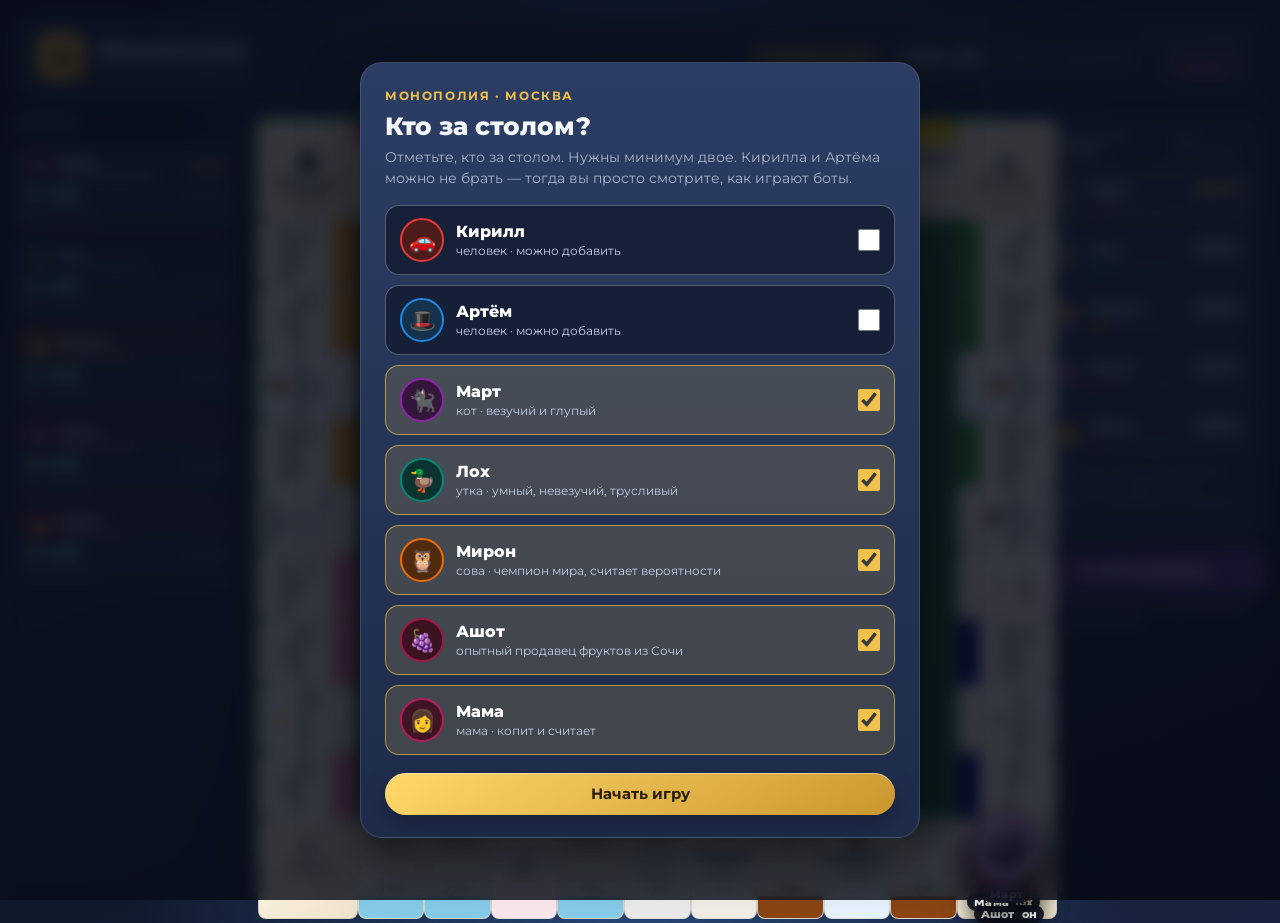
==== commit 8e13add9: "Add Nostradamus mode and more meme lines for Mart and Lokh. - A button under the odds board collects" ====
--- a/index.html
+++ b/index.html
@@ -7,7 +7,7 @@
   <link rel="preconnect" href="https://fonts.googleapis.com" />
   <link rel="preconnect" href="https://fonts.gstatic.com" crossorigin />
   <link href="https://fonts.googleapis.com/css2?family=Montserrat:wght@500;600;700;800&family=PT+Serif:wght@700&display=swap" rel="stylesheet" />
-  <link rel="stylesheet" href="styles.css?v=odds" />
+  <link rel="stylesheet" href="styles.css?v=nostradamus" />
 </head>
 <body>
   <div class="app">
@@ -88,6 +88,10 @@
           </div>
           <div class="odds-list" id="odds-list"></div>
           <p class="odds-panel__foot">Считается из текущей позиции: деньги, улицы, дома, залоги. Стрелка — изменение за текущий ход.</p>
+        </section>
+        <section class="nostradamus">
+          <button class="btn-nostradamus" id="nostradamus-btn" type="button">🔮 Нострадамус</button>
+          <p class="nostradamus__status" id="nostradamus-status">Соберёт досье партии и скриншот для пророчества Claude.</p>
         </section>
         <div class="commentary-panel" hidden>
           <div class="commentary-feed" id="commentary-feed" aria-live="polite"></div>
@@ -179,6 +183,6 @@
     </div>
   </div>
 
-  <script type="module" src="app.js?v=odds"></script>
+  <script type="module" src="app.js?v=nostradamus"></script>
 </body>
 </html>
--- a/styles.css
+++ b/styles.css
@@ -2205,3 +2205,41 @@
   line-height: 1.4;
   color: var(--text-muted);
 }
+
+/* Режим «Нострадамус» */
+.nostradamus {
+  display: flex;
+  flex-direction: column;
+  gap: 8px;
+}
+
+.btn-nostradamus {
+  padding: 12px 14px;
+  border: 1px solid rgba(186, 140, 255, 0.55);
+  border-radius: 12px;
+  background: linear-gradient(135deg, #3b2766 0%, #5a3a9a 100%);
+  color: var(--text);
+  font: inherit;
+  font-size: 0.92rem;
+  font-weight: 800;
+  letter-spacing: 0.02em;
+  cursor: pointer;
+  box-shadow: 0 6px 18px rgba(90, 58, 154, 0.35);
+  transition: transform 0.15s, box-shadow 0.15s;
+}
+
+.btn-nostradamus:hover:not(:disabled) {
+  transform: translateY(-1px);
+  box-shadow: 0 10px 24px rgba(90, 58, 154, 0.5);
+}
+
+.btn-nostradamus:disabled {
+  opacity: 0.6;
+  cursor: progress;
+}
+
+.nostradamus__status {
+  font-size: 0.68rem;
+  line-height: 1.4;
+  color: var(--text-muted);
+}
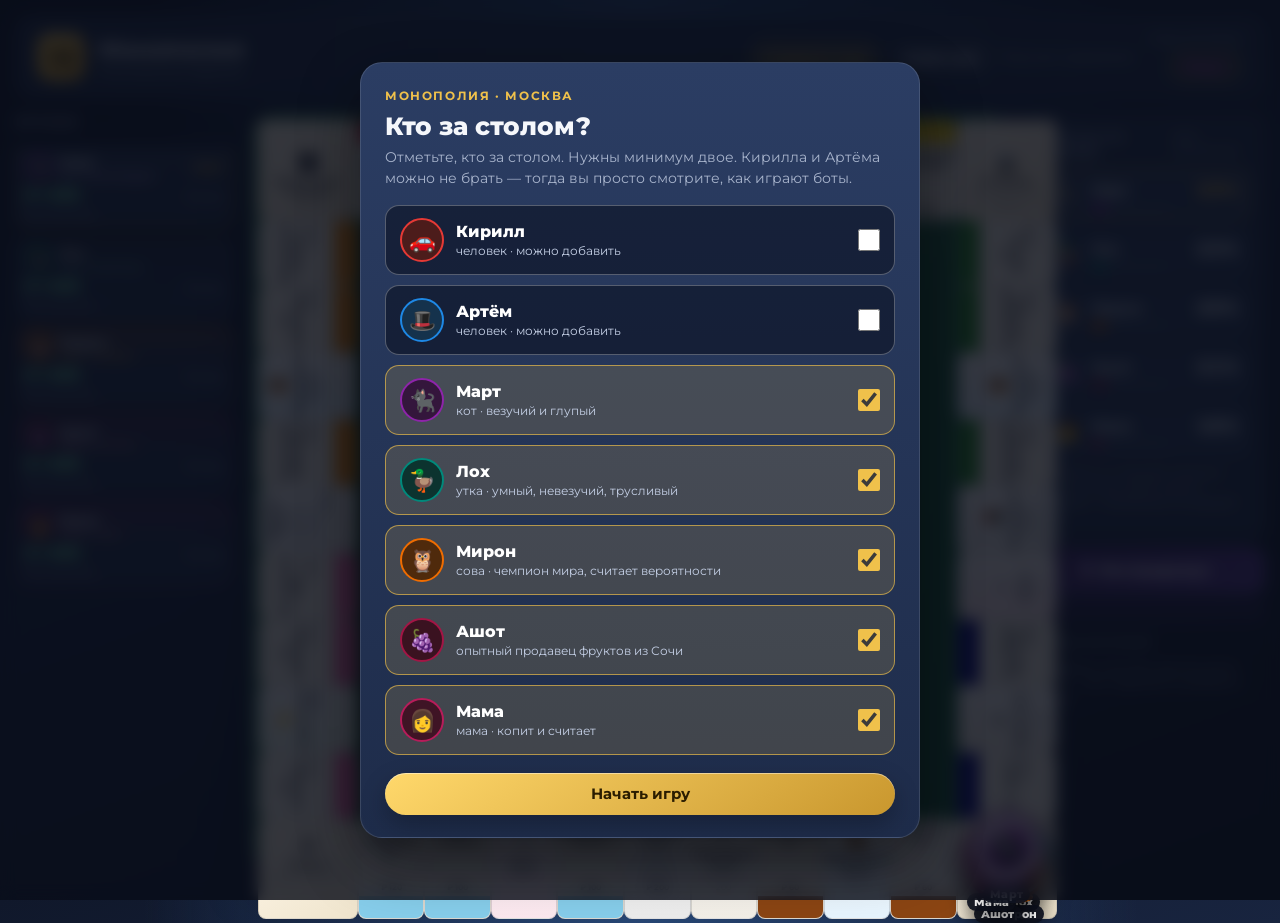
==== commit 08553cb6: "Make Nostradamus speak its own prophecy on the site. - New oracle.js turns the position and a Monte " ====
--- a/index.html
+++ b/index.html
@@ -7,7 +7,7 @@
   <link rel="preconnect" href="https://fonts.googleapis.com" />
   <link rel="preconnect" href="https://fonts.gstatic.com" crossorigin />
   <link href="https://fonts.googleapis.com/css2?family=Montserrat:wght@500;600;700;800&family=PT+Serif:wght@700&display=swap" rel="stylesheet" />
-  <link rel="stylesheet" href="styles.css?v=nostradamus" />
+  <link rel="stylesheet" href="styles.css?v=oracle" />
 </head>
 <body>
   <div class="app">
@@ -91,7 +91,9 @@
         </section>
         <section class="nostradamus">
           <button class="btn-nostradamus" id="nostradamus-btn" type="button">🔮 Нострадамус</button>
-          <p class="nostradamus__status" id="nostradamus-status">Соберёт досье партии и скриншот для пророчества Claude.</p>
+          <ol class="prophecy" id="prophecy" hidden></ol>
+          <button class="btn-dossier" id="dossier-btn" type="button">📋 Досье для Claude</button>
+          <p class="nostradamus__status" id="nostradamus-status">Нострадамус зачитает прогноз вслух. «Досье» — для подробного разбора в claude.ai.</p>
         </section>
         <div class="commentary-panel" hidden>
           <div class="commentary-feed" id="commentary-feed" aria-live="polite"></div>
@@ -183,6 +185,6 @@
     </div>
   </div>
 
-  <script type="module" src="app.js?v=nostradamus"></script>
+  <script type="module" src="app.js?v=oracle"></script>
 </body>
 </html>
--- a/styles.css
+++ b/styles.css
@@ -2243,3 +2243,49 @@
   line-height: 1.4;
   color: var(--text-muted);
 }
+
+.prophecy {
+  display: flex;
+  flex-direction: column;
+  gap: 6px;
+  max-height: 320px;
+  overflow: auto;
+  margin: 0;
+  padding: 10px 12px 10px 28px;
+  border-radius: 12px;
+  border: 1px solid rgba(186, 140, 255, 0.35);
+  background: rgba(59, 39, 102, 0.35);
+  font-size: 0.76rem;
+  line-height: 1.45;
+  color: var(--text-muted);
+}
+
+.prophecy li {
+  transition: color 0.3s;
+}
+
+.prophecy li.is-current {
+  color: var(--text);
+  font-weight: 700;
+}
+
+.btn-dossier {
+  align-self: flex-start;
+  padding: 4px 0;
+  border: none;
+  background: none;
+  color: var(--text-muted);
+  font: inherit;
+  font-size: 0.72rem;
+  text-decoration: underline dotted;
+  cursor: pointer;
+}
+
+.btn-dossier:hover:not(:disabled) {
+  color: var(--text);
+}
+
+.btn-dossier:disabled {
+  opacity: 0.6;
+  cursor: progress;
+}
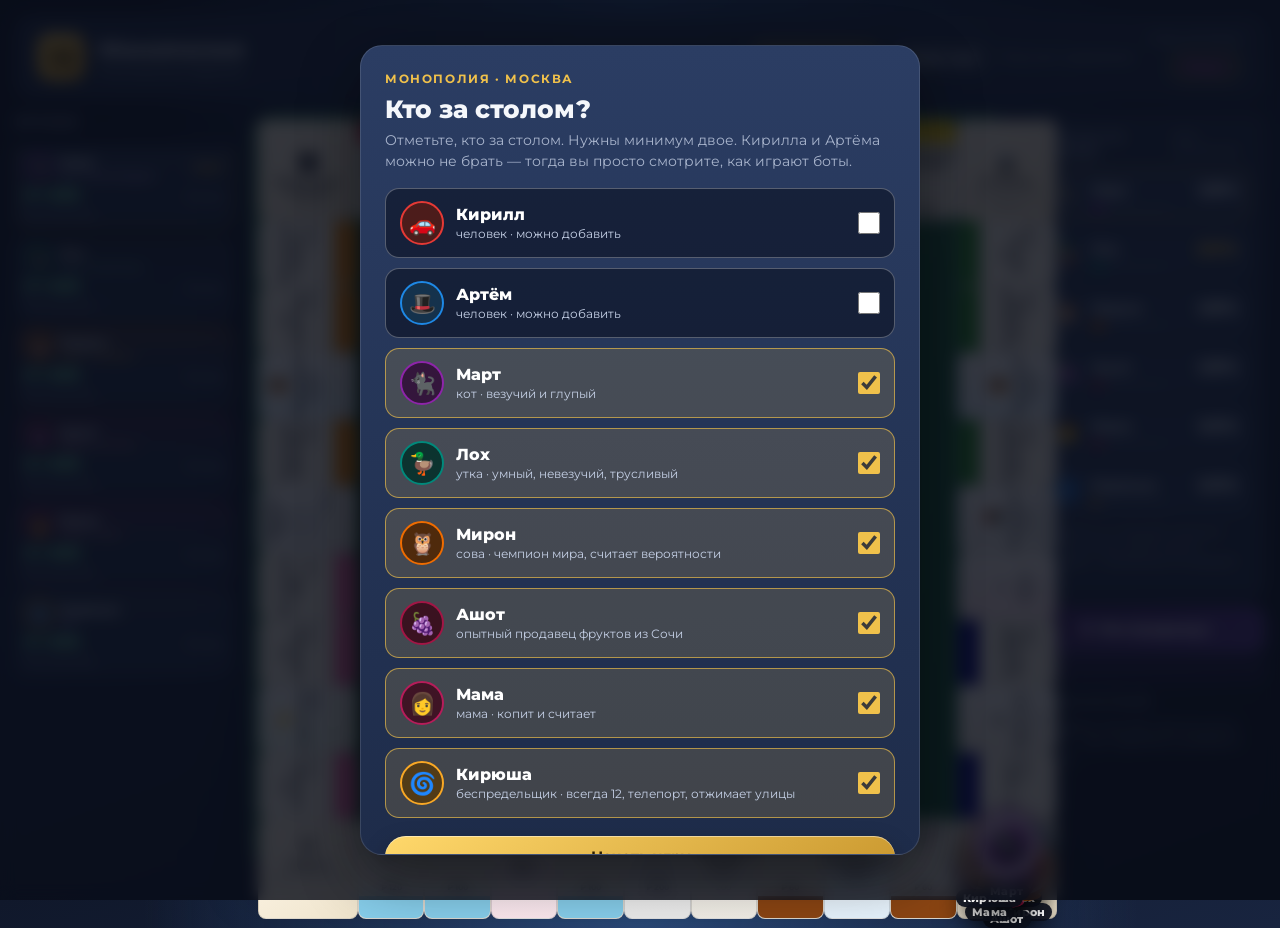
==== commit d6a44c2d: "Add chaos bot Kiryusha and queue player voices so lines don't overlap. Co-Authored-By: Claude Opus 5" ====
--- a/index.html
+++ b/index.html
@@ -7,7 +7,7 @@
   <link rel="preconnect" href="https://fonts.googleapis.com" />
   <link rel="preconnect" href="https://fonts.gstatic.com" crossorigin />
   <link href="https://fonts.googleapis.com/css2?family=Montserrat:wght@500;600;700;800&family=PT+Serif:wght@700&display=swap" rel="stylesheet" />
-  <link rel="stylesheet" href="styles.css?v=oracle" />
+  <link rel="stylesheet" href="styles.css?v=kiryusha" />
 </head>
 <body>
   <div class="app">
@@ -185,6 +185,6 @@
     </div>
   </div>
 
-  <script type="module" src="app.js?v=oracle"></script>
+  <script type="module" src="app.js?v=kiryusha"></script>
 </body>
 </html>
